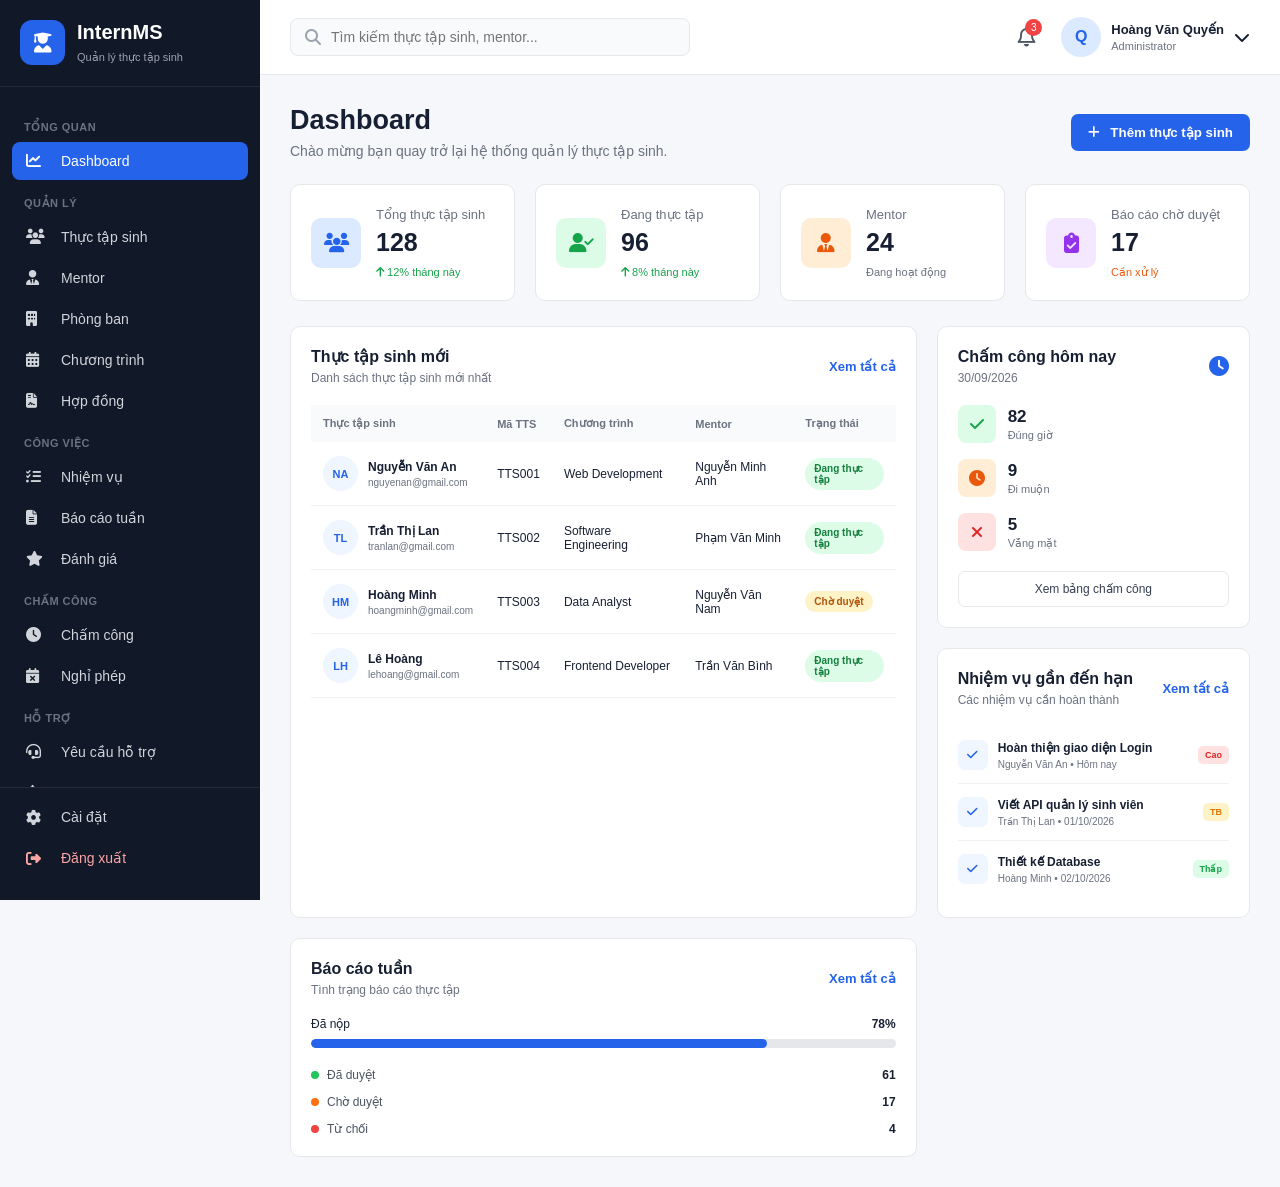
==== index.html @ 1470327f "Nop bai tap" ====
<!DOCTYPE html>
<html lang="vi">
<head>
    <meta charset="UTF-8">
    <meta name="viewport" content="width=device-width, initial-scale=1.0">

    <title>Quản lý thực tập sinh</title>

    <link rel="stylesheet" href="style.css">

    <!-- Font Awesome -->
    <link rel="stylesheet"
          href="https://cdnjs.cloudflare.com/ajax/libs/font-awesome/6.5.2/css/all.min.css">
</head>

<body>

<div class="layout">

    <!-- ================= SIDEBAR ================= -->
    <aside class="sidebar">

        <div class="logo">
            <div class="logo-icon">
                <i class="fa-solid fa-user-graduate"></i>
            </div>

            <div>
                <h2>InternMS</h2>
                <span>Quản lý thực tập sinh</span>
            </div>
        </div>

        <nav class="menu">

            <p class="menu-title">TỔNG QUAN</p>

            <a href="#" class="menu-item active">
                <i class="fa-solid fa-chart-line"></i>
                <span>Dashboard</span>
            </a>

            <p class="menu-title">QUẢN LÝ</p>

            <a href="#" class="menu-item">
                <i class="fa-solid fa-users"></i>
                <span>Thực tập sinh</span>
            </a>

            <a href="#" class="menu-item">
                <i class="fa-solid fa-user-tie"></i>
                <span>Mentor</span>
            </a>

            <a href="#" class="menu-item">
                <i class="fa-solid fa-building"></i>
                <span>Phòng ban</span>
            </a>

            <a href="#" class="menu-item">
                <i class="fa-solid fa-calendar-days"></i>
                <span>Chương trình</span>
            </a>

            <a href="#" class="menu-item">
                <i class="fa-solid fa-file-contract"></i>
                <span>Hợp đồng</span>
            </a>

            <p class="menu-title">CÔNG VIỆC</p>

            <a href="#" class="menu-item">
                <i class="fa-solid fa-list-check"></i>
                <span>Nhiệm vụ</span>
            </a>

            <a href="#" class="menu-item">
                <i class="fa-solid fa-file-lines"></i>
                <span>Báo cáo tuần</span>
            </a>

            <a href="#" class="menu-item">
                <i class="fa-solid fa-star"></i>
                <span>Đánh giá</span>
            </a>

            <p class="menu-title">CHẤM CÔNG</p>

            <a href="#" class="menu-item">
                <i class="fa-solid fa-clock"></i>
                <span>Chấm công</span>
            </a>

            <a href="#" class="menu-item">
                <i class="fa-solid fa-calendar-xmark"></i>
                <span>Nghỉ phép</span>
            </a>

            <p class="menu-title">HỖ TRỢ</p>

            <a href="#" class="menu-item">
                <i class="fa-solid fa-headset"></i>
                <span>Yêu cầu hỗ trợ</span>
            </a>

            <a href="#" class="menu-item">
                <i class="fa-solid fa-bell"></i>
                <span>Thông báo</span>
            </a>

        </nav>

        <div class="sidebar-bottom">

            <a href="#" class="menu-item">
                <i class="fa-solid fa-gear"></i>
                <span>Cài đặt</span>
            </a>

            <a href="#" class="menu-item logout">
                <i class="fa-solid fa-right-from-bracket"></i>
                <span>Đăng xuất</span>
            </a>

        </div>

    </aside>


    <!-- ================= MAIN ================= -->

    <main class="main">

        <!-- HEADER -->

        <header class="header">

            <div class="search-box">

                <i class="fa-solid fa-magnifying-glass"></i>

                <input type="text"
                       placeholder="Tìm kiếm thực tập sinh, mentor...">

            </div>

            <div class="header-right">

                <button class="notification">
                    <i class="fa-regular fa-bell"></i>
                    <span>3</span>
                </button>

                <div class="user">

                    <div class="avatar">
                        Q
                    </div>

                    <div class="user-info">
                        <strong>Hoàng Văn Quyến</strong>
                        <small>Administrator</small>
                    </div>

                    <i class="fa-solid fa-chevron-down"></i>

                </div>

            </div>

        </header>


        <!-- CONTENT -->

        <section class="content">

            <div class="page-title">

                <div>
                    <h1>Dashboard</h1>
                    <p>Chào mừng bạn quay trở lại hệ thống quản lý thực tập sinh.</p>
                </div>

                <button class="primary-btn">
                    <i class="fa-solid fa-plus"></i>
                    Thêm thực tập sinh
                </button>

            </div>


            <!-- ================= STATISTICS ================= -->

            <div class="statistics">

                <div class="stat-card">

                    <div class="stat-icon blue">
                        <i class="fa-solid fa-users"></i>
                    </div>

                    <div>
                        <span>Tổng thực tập sinh</span>
                        <h2>128</h2>
                        <small class="increase">
                            <i class="fa-solid fa-arrow-up"></i>
                            12% tháng này
                        </small>
                    </div>

                </div>


                <div class="stat-card">

                    <div class="stat-icon green">
                        <i class="fa-solid fa-user-check"></i>
                    </div>

                    <div>
                        <span>Đang thực tập</span>
                        <h2>96</h2>
                        <small class="increase">
                            <i class="fa-solid fa-arrow-up"></i>
                            8% tháng này
                        </small>
                    </div>

                </div>


                <div class="stat-card">

                    <div class="stat-icon orange">
                        <i class="fa-solid fa-user-tie"></i>
                    </div>

                    <div>
                        <span>Mentor</span>
                        <h2>24</h2>
                        <small>Đang hoạt động</small>
                    </div>

                </div>


                <div class="stat-card">

                    <div class="stat-icon purple">
                        <i class="fa-solid fa-clipboard-check"></i>
                    </div>

                    <div>
                        <span>Báo cáo chờ duyệt</span>
                        <h2>17</h2>
                        <small class="warning">
                            Cần xử lý
                        </small>
                    </div>

                </div>

            </div>


            <!-- ================= GRID ================= -->

            <div class="dashboard-grid">

                <!-- Intern list -->

                <div class="card large-card">

                    <div class="card-header">

                        <div>
                            <h3>Thực tập sinh mới</h3>
                            <p>Danh sách thực tập sinh mới nhất</p>
                        </div>

                        <a href="#">Xem tất cả</a>

                    </div>


                    <div class="table-container">

                        <table>

                            <thead>

                            <tr>
                                <th>Thực tập sinh</th>
                                <th>Mã TTS</th>
                                <th>Chương trình</th>
                                <th>Mentor</th>
                                <th>Trạng thái</th>
                            </tr>

                            </thead>

                            <tbody>

                            <tr>

                                <td>
                                    <div class="person">
                                        <div class="person-avatar">NA</div>

                                        <div>
                                            <strong>Nguyễn Văn An</strong>
                                            <small>nguyenan@gmail.com</small>
                                        </div>
                                    </div>
                                </td>

                                <td>TTS001</td>

                                <td>Web Development</td>

                                <td>Nguyễn Minh Anh</td>

                                <td>
                                    <span class="badge active">
                                        Đang thực tập
                                    </span>
                                </td>

                            </tr>


                            <tr>

                                <td>
                                    <div class="person">
                                        <div class="person-avatar">TL</div>

                                        <div>
                                            <strong>Trần Thị Lan</strong>
                                            <small>tranlan@gmail.com</small>
                                        </div>
                                    </div>
                                </td>

                                <td>TTS002</td>

                                <td>Software Engineering</td>

                                <td>Phạm Văn Minh</td>

                                <td>
                                    <span class="badge active">
                                        Đang thực tập
                                    </span>
                                </td>

                            </tr>


                            <tr>

                                <td>
                                    <div class="person">
                                        <div class="person-avatar">HM</div>

                                        <div>
                                            <strong>Hoàng Minh</strong>
                                            <small>hoangminh@gmail.com</small>
                                        </div>
                                    </div>
                                </td>

                                <td>TTS003</td>

                                <td>Data Analyst</td>

                                <td>Nguyễn Văn Nam</td>

                                <td>
                                    <span class="badge pending">
                                        Chờ duyệt
                                    </span>
                                </td>

                            </tr>


                            <tr>

                                <td>
                                    <div class="person">
                                        <div class="person-avatar">LH</div>

                                        <div>
                                            <strong>Lê Hoàng</strong>
                                            <small>lehoang@gmail.com</small>
                                        </div>
                                    </div>
                                </td>

                                <td>TTS004</td>

                                <td>Frontend Developer</td>

                                <td>Trần Văn Bình</td>

                                <td>
                                    <span class="badge active">
                                        Đang thực tập
                                    </span>
                                </td>

                            </tr>

                            </tbody>

                        </table>

                    </div>

                </div>


                <!-- Attendance -->

                <div class="card">

                    <div class="card-header">

                        <div>
                            <h3>Chấm công hôm nay</h3>
                            <p>30/09/2026</p>
                        </div>

                        <i class="fa-solid fa-clock card-header-icon"></i>

                    </div>


                    <div class="attendance">

                        <div class="attendance-item">

                            <div class="attendance-icon green">
                                <i class="fa-solid fa-check"></i>
                            </div>

                            <div>
                                <strong>82</strong>
                                <span>Đúng giờ</span>
                            </div>

                        </div>


                        <div class="attendance-item">

                            <div class="attendance-icon orange">
                                <i class="fa-solid fa-clock"></i>
                            </div>

                            <div>
                                <strong>9</strong>
                                <span>Đi muộn</span>
                            </div>

                        </div>


                        <div class="attendance-item">

                            <div class="attendance-icon red">
                                <i class="fa-solid fa-xmark"></i>
                            </div>

                            <div>
                                <strong>5</strong>
                                <span>Vắng mặt</span>
                            </div>

                        </div>

                    </div>

                    <button class="outline-btn">
                        Xem bảng chấm công
                    </button>

                </div>


                <!-- Tasks -->

                <div class="card">

                    <div class="card-header">

                        <div>
                            <h3>Nhiệm vụ gần đến hạn</h3>
                            <p>Các nhiệm vụ cần hoàn thành</p>
                        </div>

                        <a href="#">Xem tất cả</a>

                    </div>


                    <div class="task-list">

                        <div class="task">

                            <div class="task-check">
                                <i class="fa-solid fa-check"></i>
                            </div>

                            <div class="task-content">

                                <strong>Hoàn thiện giao diện Login</strong>

                                <span>
                                    Nguyễn Văn An • Hôm nay
                                </span>

                            </div>

                            <span class="priority high">
                                Cao
                            </span>

                        </div>


                        <div class="task">

                            <div class="task-check">
                                <i class="fa-solid fa-check"></i>
                            </div>

                            <div class="task-content">

                                <strong>Viết API quản lý sinh viên</strong>

                                <span>
                                    Trần Thị Lan • 01/10/2026
                                </span>

                            </div>

                            <span class="priority medium">
                                TB
                            </span>

                        </div>


                        <div class="task">

                            <div class="task-check">
                                <i class="fa-solid fa-check"></i>
                            </div>

                            <div class="task-content">

                                <strong>Thiết kế Database</strong>

                                <span>
                                    Hoàng Minh • 02/10/2026
                                </span>

                            </div>

                            <span class="priority low">
                                Thấp
                            </span>

                        </div>

                    </div>

                </div>


                <!-- Reports -->

                <div class="card">

                    <div class="card-header">

                        <div>
                            <h3>Báo cáo tuần</h3>
                            <p>Tình trạng báo cáo thực tập</p>
                        </div>

                        <a href="#">Xem tất cả</a>

                    </div>


                    <div class="progress-box">

                        <div class="progress-info">

                            <span>Đã nộp</span>
                            <strong>78%</strong>

                        </div>

                        <div class="progress">
                            <div style="width:78%"></div>
                        </div>

                    </div>


                    <div class="report-status">

                        <div>
                            <span class="dot green-dot"></span>
                            Đã duyệt
                            <strong>61</strong>
                        </div>

                        <div>
                            <span class="dot orange-dot"></span>
                            Chờ duyệt
                            <strong>17</strong>
                        </div>

                        <div>
                            <span class="dot red-dot"></span>
                            Từ chối
                            <strong>4</strong>
                        </div>

                    </div>

                </div>

            </div>

        </section>

    </main>

</div>

</body>
</html>
---- style.css ----
* {
    margin: 0;
    padding: 0;
    box-sizing: border-box;
}

:root {
    --primary: #2563eb;
    --primary-dark: #1d4ed8;

    --bg: #f5f7fb;
    --white: #ffffff;

    --text: #172033;
    --muted: #6b7280;

    --border: #e5e7eb;

    --sidebar: #111827;
}

body {
    font-family: Arial, Helvetica, sans-serif;
    background: var(--bg);
    color: var(--text);
}


/* =========================
   LAYOUT
========================= */

.layout {
    display: flex;
    min-height: 100vh;
}


/* =========================
   SIDEBAR
========================= */

.sidebar {
    width: 260px;
    background: var(--sidebar);
    color: white;

    position: fixed;
    left: 0;
    top: 0;
    bottom: 0;

    display: flex;
    flex-direction: column;
}


.logo {
    height: 90px;

    display: flex;
    align-items: center;

    padding: 20px;

    border-bottom: 1px solid rgba(255,255,255,0.08);
}


.logo-icon {
    width: 45px;
    height: 45px;

    border-radius: 12px;

    background: var(--primary);

    display: flex;
    align-items: center;
    justify-content: center;

    margin-right: 12px;

    font-size: 20px;
}


.logo h2 {
    font-size: 20px;
    margin-bottom: 3px;
}


.logo span {
    font-size: 11px;
    color: #9ca3af;
}


.menu {
    padding: 20px 12px;

    overflow-y: auto;
}


.menu-title {
    color: #6b7280;

    font-size: 11px;
    font-weight: bold;

    padding: 14px 12px 8px;

    letter-spacing: 0.5px;
}


.menu-item {
    text-decoration: none;
    color: #d1d5db;

    display: flex;
    align-items: center;

    padding: 11px 14px;

    border-radius: 8px;

    margin-bottom: 3px;

    font-size: 14px;

    transition: 0.2s;
}


.menu-item i {
    width: 25px;
    margin-right: 10px;

    font-size: 15px;
}


.menu-item:hover {
    background: #1f2937;
    color: white;
}


.menu-item.active {
    background: var(--primary);
    color: white;
}


.sidebar-bottom {
    margin-top: auto;

    padding: 10px 12px 20px;

    border-top: 1px solid rgba(255,255,255,0.08);
}


.logout {
    color: #fca5a5;
}


/* =========================
   MAIN
========================= */

.main {
    margin-left: 260px;

    width: calc(100% - 260px);

    min-height: 100vh;
}


/* =========================
   HEADER
========================= */

.header {
    height: 75px;

    background: white;

    border-bottom: 1px solid var(--border);

    display: flex;
    align-items: center;
    justify-content: space-between;

    padding: 0 30px;
}


.search-box {
    width: 400px;

    background: #f8fafc;

    border: 1px solid var(--border);

    border-radius: 8px;

    padding: 10px 14px;

    display: flex;
    align-items: center;
}


.search-box i {
    color: #9ca3af;

    margin-right: 10px;
}


.search-box input {
    border: none;
    outline: none;

    background: transparent;

    width: 100%;

    font-size: 14px;
}


.header-right {
    display: flex;
    align-items: center;
    gap: 25px;
}


.notification {
    position: relative;

    background: none;
    border: none;

    font-size: 20px;

    color: #4b5563;

    cursor: pointer;
}


.notification span {
    position: absolute;

    right: -6px;
    top: -7px;

    width: 17px;
    height: 17px;

    border-radius: 50%;

    background: #ef4444;

    color: white;

    font-size: 10px;

    display: flex;
    align-items: center;
    justify-content: center;
}


.user {
    display: flex;
    align-items: center;

    gap: 10px;
}


.avatar {
    width: 40px;
    height: 40px;

    background: #dbeafe;

    color: var(--primary);

    border-radius: 50%;

    display: flex;
    align-items: center;
    justify-content: center;

    font-weight: bold;
}


.user-info {
    display: flex;
    flex-direction: column;

    gap: 3px;
}


.user-info strong {
    font-size: 13px;
}


.user-info small {
    font-size: 11px;

    color: var(--muted);
}


/* =========================
   CONTENT
========================= */

.content {
    padding: 30px;
}


.page-title {
    display: flex;
    justify-content: space-between;
    align-items: center;

    margin-bottom: 25px;
}


.page-title h1 {
    font-size: 27px;

    margin-bottom: 7px;
}


.page-title p {
    color: var(--muted);

    font-size: 14px;
}


.primary-btn {
    background: var(--primary);

    border: none;

    color: white;

    padding: 11px 17px;

    border-radius: 7px;

    font-weight: 600;

    cursor: pointer;
}


.primary-btn:hover {
    background: var(--primary-dark);
}


.primary-btn i {
    margin-right: 7px;
}


/* =========================
   STATISTICS
========================= */

.statistics {
    display: grid;

    grid-template-columns: repeat(4, 1fr);

    gap: 20px;

    margin-bottom: 25px;
}


.stat-card {
    background: white;

    border: 1px solid var(--border);

    border-radius: 10px;

    padding: 20px;

    display: flex;
    align-items: center;

    gap: 15px;
}


.stat-icon {
    width: 50px;
    height: 50px;

    border-radius: 10px;

    display: flex;
    align-items: center;
    justify-content: center;

    font-size: 20px;
}


.stat-icon.blue {
    background: #dbeafe;
    color: #2563eb;
}


.stat-icon.green {
    background: #dcfce7;
    color: #16a34a;
}


.stat-icon.orange {
    background: #ffedd5;
    color: #ea580c;
}


.stat-icon.purple {
    background: #f3e8ff;
    color: #9333ea;
}


.stat-card span {
    color: var(--muted);

    font-size: 13px;
}


.stat-card h2 {
    margin: 5px 0;

    font-size: 25px;
}


.stat-card small {
    color: var(--muted);

    font-size: 11px;
}


.increase {
    color: #16a34a !important;
}


.warning {
    color: #ea580c !important;
}


/* =========================
   DASHBOARD GRID
========================= */

.dashboard-grid {
    display: grid;

    grid-template-columns: 2fr 1fr;

    gap: 20px;
}


.card {
    background: white;

    border: 1px solid var(--border);

    border-radius: 10px;

    padding: 20px;
}


.large-card {
    grid-row: span 2;
}


.card-header {
    display: flex;
    align-items: center;
    justify-content: space-between;

    margin-bottom: 20px;
}


.card-header h3 {
    font-size: 16px;

    margin-bottom: 5px;
}


.card-header p {
    color: var(--muted);

    font-size: 12px;
}


.card-header a {
    color: var(--primary);

    font-size: 13px;

    text-decoration: none;

    font-weight: 600;
}


.card-header-icon {
    color: var(--primary);

    font-size: 20px;
}


/* =========================
   TABLE
========================= */

.table-container {
    overflow-x: auto;
}


table {
    width: 100%;

    border-collapse: collapse;
}


thead {
    background: #f8fafc;
}


th {
    color: #6b7280;

    font-size: 11px;

    font-weight: 600;

    text-align: left;

    padding: 12px;
}


td {
    padding: 14px 12px;

    border-bottom: 1px solid #f0f0f0;

    font-size: 12px;
}


.person {
    display: flex;

    align-items: center;

    gap: 10px;
}


.person-avatar {
    width: 35px;
    height: 35px;

    border-radius: 50%;

    background: #eff6ff;

    color: var(--primary);

    display: flex;
    align-items: center;
    justify-content: center;

    font-size: 11px;

    font-weight: bold;
}


.person div:last-child {
    display: flex;
    flex-direction: column;

    gap: 3px;
}


.person small {
    color: var(--muted);

    font-size: 10px;
}


/* =========================
   BADGE
========================= */

.badge {
    display: inline-block;

    padding: 5px 9px;

    border-radius: 20px;

    font-size: 10px;

    font-weight: 600;
}


.badge.active {
    background: #dcfce7;

    color: #15803d;
}


.badge.pending {
    background: #fef3c7;

    color: #b45309;
}


/* =========================
   ATTENDANCE
========================= */

.attendance {
    display: flex;

    flex-direction: column;

    gap: 16px;
}


.attendance-item {
    display: flex;

    align-items: center;

    gap: 12px;
}


.attendance-icon {
    width: 38px;
    height: 38px;

    border-radius: 8px;

    display: flex;
    align-items: center;
    justify-content: center;
}


.attendance-icon.green {
    background: #dcfce7;
    color: #16a34a;
}


.attendance-icon.orange {
    background: #ffedd5;
    color: #ea580c;
}


.attendance-icon.red {
    background: #fee2e2;
    color: #dc2626;
}


.attendance-item div:last-child {
    display: flex;
    flex-direction: column;

    gap: 2px;
}


.attendance-item strong {
    font-size: 17px;
}


.attendance-item span {
    color: var(--muted);

    font-size: 11px;
}


.outline-btn {
    width: 100%;

    margin-top: 20px;

    padding: 10px;

    border: 1px solid var(--border);

    background: white;

    border-radius: 7px;

    cursor: pointer;

    color: #374151;

    font-size: 12px;
}


.outline-btn:hover {
    border-color: var(--primary);

    color: var(--primary);
}


/* =========================
   TASK
========================= */

.task-list {
    display: flex;

    flex-direction: column;
}


.task {
    display: flex;

    align-items: center;

    gap: 10px;

    padding: 13px 0;

    border-bottom: 1px solid #f1f1f1;
}


.task:last-child {
    border-bottom: none;
}


.task-check {
    width: 30px;
    height: 30px;

    background: #eff6ff;

    color: var(--primary);

    border-radius: 7px;

    display: flex;
    align-items: center;
    justify-content: center;

    font-size: 12px;
}


.task-content {
    flex: 1;

    display: flex;
    flex-direction: column;

    gap: 4px;
}


.task-content strong {
    font-size: 12px;
}


.task-content span {
    color: var(--muted);

    font-size: 10px;
}


.priority {
    font-size: 9px;

    padding: 4px 7px;

    border-radius: 5px;

    font-weight: bold;
}


.priority.high {
    background: #fee2e2;
    color: #dc2626;
}


.priority.medium {
    background: #fef3c7;
    color: #d97706;
}


.priority.low {
    background: #dcfce7;
    color: #16a34a;
}


/* =========================
   REPORT
========================= */

.progress-box {
    margin: 20px 0;
}


.progress-info {
    display: flex;

    justify-content: space-between;

    margin-bottom: 8px;

    font-size: 12px;
}


.progress {
    width: 100%;

    height: 9px;

    background: #e5e7eb;

    border-radius: 10px;

    overflow: hidden;
}


.progress div {
    height: 100%;

    background: var(--primary);

    border-radius: 10px;
}


.report-status {
    display: flex;

    flex-direction: column;

    gap: 13px;
}


.report-status div {
    display: flex;

    align-items: center;

    font-size: 12px;

    color: #4b5563;
}


.report-status strong {
    margin-left: auto;

    color: var(--text);
}


.dot {
    width: 8px;
    height: 8px;

    border-radius: 50%;

    margin-right: 8px;
}


.green-dot {
    background: #22c55e;
}


.orange-dot {
    background: #f97316;
}


.red-dot {
    background: #ef4444;
}


/* =========================
   RESPONSIVE
========================= */

@media (max-width: 1200px) {

    .statistics {
        grid-template-columns: repeat(2, 1fr);
    }

}


@media (max-width: 900px) {

    .sidebar {
        width: 70px;
    }

    .logo {
        justify-content: center;

        padding: 10px;
    }

    .logo > div:last-child,
    .menu-title,
    .menu-item span {
        display: none;
    }

    .logo-icon {
        margin: 0;
    }

    .menu-item {
        justify-content: center;
    }

    .menu-item i {
        margin: 0;
    }

    .main {
        margin-left: 70px;

        width: calc(100% - 70px);
    }

    .dashboard-grid {
        grid-template-columns: 1fr;
    }

    .large-card {
        grid-row: auto;
    }

}


@media (max-width: 600px) {

    .header {
        padding: 0 15px;
    }

    .search-box {
        width: 200px;
    }

    .user-info {
        display: none;
    }

    .content {
        padding: 20px 15px;
    }

    .statistics {
        grid-template-columns: 1fr;
    }

    .page-title {
        align-items: flex-start;

        gap: 15px;

        flex-direction: column;
    }

}
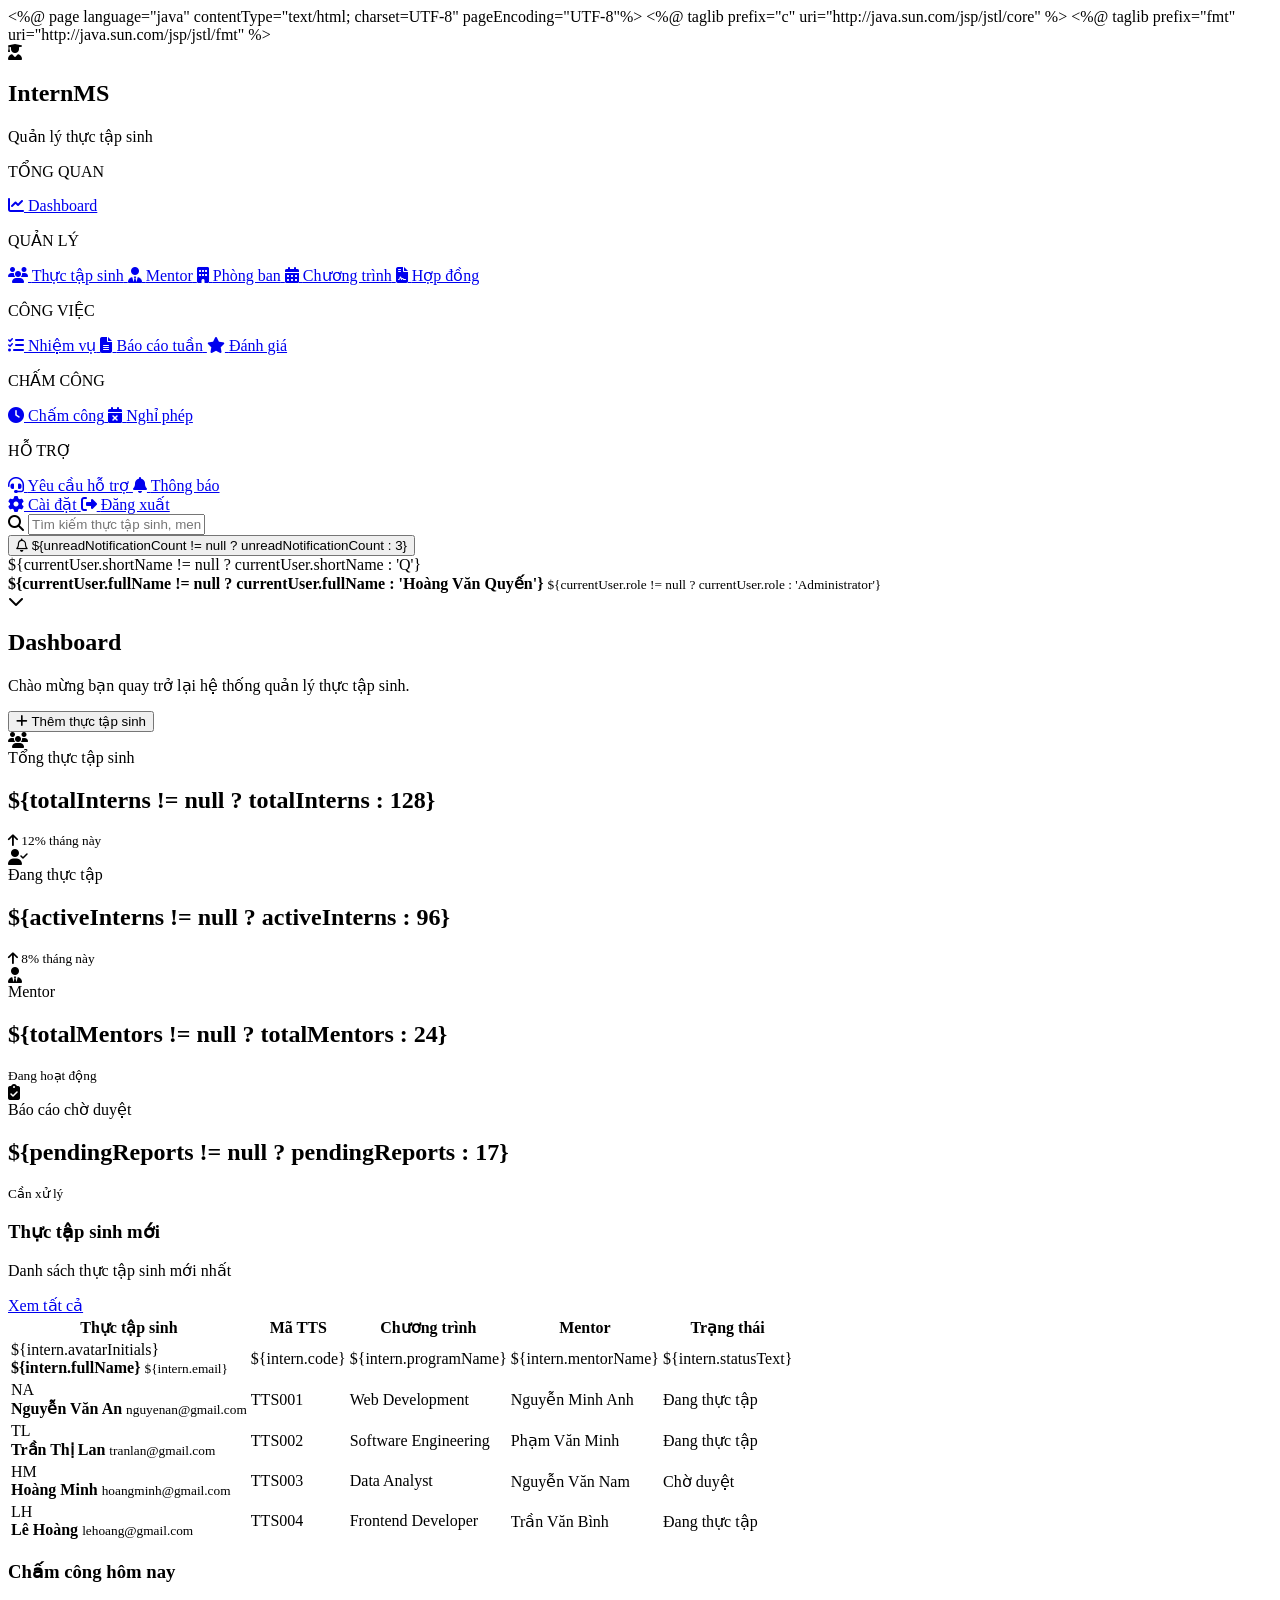
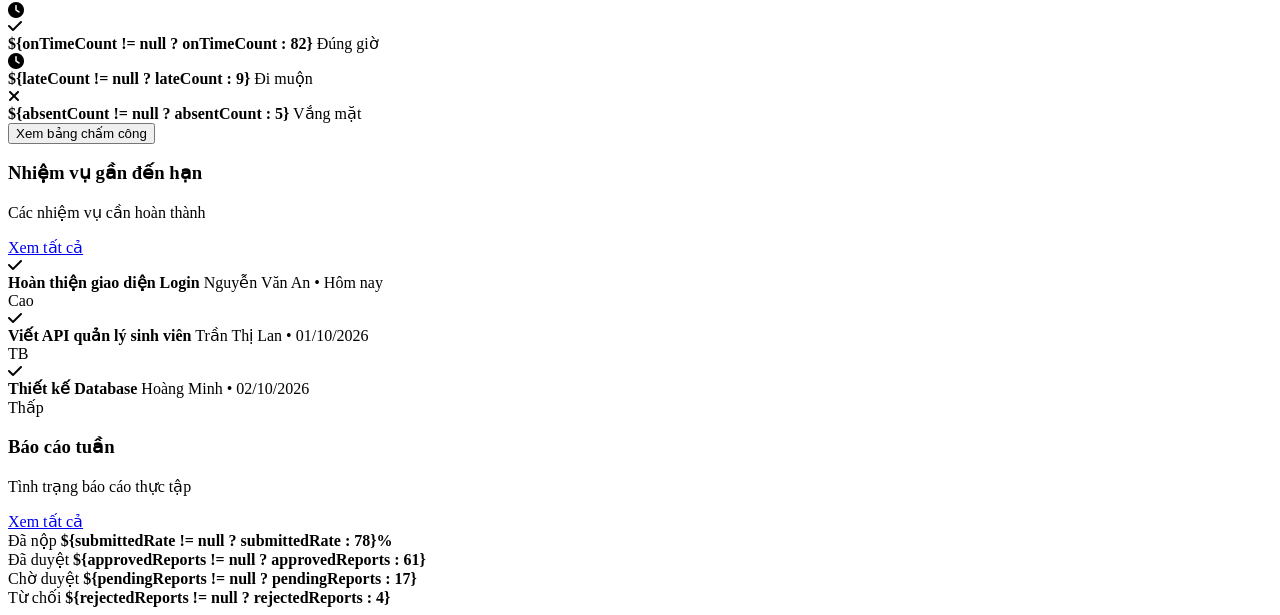
==== commit e00f1fed: "Quyen - Sau khi review" ====
--- a/index.html
+++ b/index.html
@@ -1,16 +1,18 @@
+<%@ page language="java" contentType="text/html; charset=UTF-8" pageEncoding="UTF-8"%>
+<%@ taglib prefix="c" uri="http://java.sun.com/jsp/jstl/core" %>
+<%@ taglib prefix="fmt" uri="http://java.sun.com/jsp/jstl/fmt" %>
+
 <!DOCTYPE html>
 <html lang="vi">
 <head>
     <meta charset="UTF-8">
     <meta name="viewport" content="width=device-width, initial-scale=1.0">
-
-    <title>Quản lý thực tập sinh</title>
-
-    <link rel="stylesheet" href="style.css">
+    <title>Quản lý thực tập sinh - InternMS</title>
+
+    <link rel="stylesheet" href="${pageContext.request.contextPath}/css/style.css">
 
     <!-- Font Awesome -->
-    <link rel="stylesheet"
-          href="https://cdnjs.cloudflare.com/ajax/libs/font-awesome/6.5.2/css/all.min.css">
+    <link rel="stylesheet" href="https://cdnjs.cloudflare.com/ajax/libs/font-awesome/6.5.2/css/all.min.css">
 </head>
 
 <body>
@@ -24,7 +26,6 @@
             <div class="logo-icon">
                 <i class="fa-solid fa-user-graduate"></i>
             </div>
-
             <div>
                 <h2>InternMS</h2>
                 <span>Quản lý thực tập sinh</span>
@@ -32,138 +33,126 @@
         </div>
 
         <nav class="menu">
-
             <p class="menu-title">TỔNG QUAN</p>
 
-            <a href="#" class="menu-item active">
+            <a href="${pageContext.request.contextPath}/dashboard" class="menu-item ${activePage == 'dashboard' ? 'active' : ''}">
                 <i class="fa-solid fa-chart-line"></i>
                 <span>Dashboard</span>
             </a>
 
             <p class="menu-title">QUẢN LÝ</p>
 
-            <a href="#" class="menu-item">
+            <a href="${pageContext.request.contextPath}/interns" class="menu-item ${activePage == 'interns' ? 'active' : ''}">
                 <i class="fa-solid fa-users"></i>
                 <span>Thực tập sinh</span>
             </a>
 
-            <a href="#" class="menu-item">
+            <a href="${pageContext.request.contextPath}/mentors" class="menu-item">
                 <i class="fa-solid fa-user-tie"></i>
                 <span>Mentor</span>
             </a>
 
-            <a href="#" class="menu-item">
+            <a href="${pageContext.request.contextPath}/departments" class="menu-item">
                 <i class="fa-solid fa-building"></i>
                 <span>Phòng ban</span>
             </a>
 
-            <a href="#" class="menu-item">
+            <a href="${pageContext.request.contextPath}/programs" class="menu-item">
                 <i class="fa-solid fa-calendar-days"></i>
                 <span>Chương trình</span>
             </a>
 
-            <a href="#" class="menu-item">
+            <a href="${pageContext.request.contextPath}/contracts" class="menu-item">
                 <i class="fa-solid fa-file-contract"></i>
                 <span>Hợp đồng</span>
             </a>
 
             <p class="menu-title">CÔNG VIỆC</p>
 
-            <a href="#" class="menu-item">
+            <a href="${pageContext.request.contextPath}/tasks" class="menu-item">
                 <i class="fa-solid fa-list-check"></i>
                 <span>Nhiệm vụ</span>
             </a>
 
-            <a href="#" class="menu-item">
+            <a href="${pageContext.request.contextPath}/weekly-reports" class="menu-item">
                 <i class="fa-solid fa-file-lines"></i>
                 <span>Báo cáo tuần</span>
             </a>
 
-            <a href="#" class="menu-item">
+            <a href="${pageContext.request.contextPath}/evaluations" class="menu-item">
                 <i class="fa-solid fa-star"></i>
                 <span>Đánh giá</span>
             </a>
 
             <p class="menu-title">CHẤM CÔNG</p>
 
-            <a href="#" class="menu-item">
+            <a href="${pageContext.request.contextPath}/attendance" class="menu-item">
                 <i class="fa-solid fa-clock"></i>
                 <span>Chấm công</span>
             </a>
 
-            <a href="#" class="menu-item">
+            <a href="${pageContext.request.contextPath}/leave-requests" class="menu-item">
                 <i class="fa-solid fa-calendar-xmark"></i>
                 <span>Nghỉ phép</span>
             </a>
 
             <p class="menu-title">HỖ TRỢ</p>
 
-            <a href="#" class="menu-item">
+            <a href="${pageContext.request.contextPath}/support" class="menu-item">
                 <i class="fa-solid fa-headset"></i>
                 <span>Yêu cầu hỗ trợ</span>
             </a>
 
-            <a href="#" class="menu-item">
+            <a href="${pageContext.request.contextPath}/notifications" class="menu-item">
                 <i class="fa-solid fa-bell"></i>
                 <span>Thông báo</span>
             </a>
-
         </nav>
 
         <div class="sidebar-bottom">
-
-            <a href="#" class="menu-item">
+            <a href="${pageContext.request.contextPath}/settings" class="menu-item">
                 <i class="fa-solid fa-gear"></i>
                 <span>Cài đặt</span>
             </a>
 
-            <a href="#" class="menu-item logout">
+            <a href="${pageContext.request.contextPath}/logout" class="menu-item logout">
                 <i class="fa-solid fa-right-from-bracket"></i>
                 <span>Đăng xuất</span>
             </a>
-
         </div>
 
     </aside>
 
 
     <!-- ================= MAIN ================= -->
-
     <main class="main">
 
         <!-- HEADER -->
-
         <header class="header">
 
             <div class="search-box">
-
                 <i class="fa-solid fa-magnifying-glass"></i>
-
-                <input type="text"
-                       placeholder="Tìm kiếm thực tập sinh, mentor...">
-
+                <input type="text" placeholder="Tìm kiếm thực tập sinh, mentor...">
             </div>
 
             <div class="header-right">
 
                 <button class="notification">
                     <i class="fa-regular fa-bell"></i>
-                    <span>3</span>
+                    <span>${unreadNotificationCount != null ? unreadNotificationCount : 3}</span>
                 </button>
 
                 <div class="user">
-
                     <div class="avatar">
-                        Q
+                        ${currentUser.shortName != null ? currentUser.shortName : 'Q'}
                     </div>
 
                     <div class="user-info">
-                        <strong>Hoàng Văn Quyến</strong>
-                        <small>Administrator</small>
+                        <strong>${currentUser.fullName != null ? currentUser.fullName : 'Hoàng Văn Quyến'}</strong>
+                        <small>${currentUser.role != null ? currentUser.role : 'Administrator'}</small>
                     </div>
 
                     <i class="fa-solid fa-chevron-down"></i>
-
                 </div>
 
             </div>
@@ -172,318 +161,246 @@
 
 
         <!-- CONTENT -->
-
         <section class="content">
 
             <div class="page-title">
-
                 <div>
                     <h1>Dashboard</h1>
                     <p>Chào mừng bạn quay trở lại hệ thống quản lý thực tập sinh.</p>
                 </div>
 
-                <button class="primary-btn">
+                <button class="primary-btn" onclick="location.href='${pageContext.request.contextPath}/interns/add'">
                     <i class="fa-solid fa-plus"></i>
                     Thêm thực tập sinh
                 </button>
-
             </div>
 
 
             <!-- ================= STATISTICS ================= -->
-
             <div class="statistics">
 
                 <div class="stat-card">
-
                     <div class="stat-icon blue">
                         <i class="fa-solid fa-users"></i>
                     </div>
-
                     <div>
                         <span>Tổng thực tập sinh</span>
-                        <h2>128</h2>
+                        <h2>${totalInterns != null ? totalInterns : 128}</h2>
                         <small class="increase">
                             <i class="fa-solid fa-arrow-up"></i>
                             12% tháng này
                         </small>
                     </div>
-
-                </div>
-
+                </div>
 
                 <div class="stat-card">
-
                     <div class="stat-icon green">
                         <i class="fa-solid fa-user-check"></i>
                     </div>
-
                     <div>
                         <span>Đang thực tập</span>
-                        <h2>96</h2>
+                        <h2>${activeInterns != null ? activeInterns : 96}</h2>
                         <small class="increase">
                             <i class="fa-solid fa-arrow-up"></i>
                             8% tháng này
                         </small>
                     </div>
-
-                </div>
-
+                </div>
 
                 <div class="stat-card">
-
                     <div class="stat-icon orange">
                         <i class="fa-solid fa-user-tie"></i>
                     </div>
-
                     <div>
                         <span>Mentor</span>
-                        <h2>24</h2>
+                        <h2>${totalMentors != null ? totalMentors : 24}</h2>
                         <small>Đang hoạt động</small>
                     </div>
-
-                </div>
-
+                </div>
 
                 <div class="stat-card">
-
                     <div class="stat-icon purple">
                         <i class="fa-solid fa-clipboard-check"></i>
                     </div>
-
                     <div>
                         <span>Báo cáo chờ duyệt</span>
-                        <h2>17</h2>
+                        <h2>${pendingReports != null ? pendingReports : 17}</h2>
                         <small class="warning">
                             Cần xử lý
                         </small>
                     </div>
-
                 </div>
 
             </div>
 
 
             <!-- ================= GRID ================= -->
-
             <div class="dashboard-grid">
 
                 <!-- Intern list -->
-
                 <div class="card large-card">
 
                     <div class="card-header">
-
                         <div>
                             <h3>Thực tập sinh mới</h3>
                             <p>Danh sách thực tập sinh mới nhất</p>
                         </div>
-
-                        <a href="#">Xem tất cả</a>
-
-                    </div>
-
+                        <a href="${pageContext.request.contextPath}/interns">Xem tất cả</a>
+                    </div>
 
                     <div class="table-container">
-
                         <table>
-
                             <thead>
-
-                            <tr>
-                                <th>Thực tập sinh</th>
-                                <th>Mã TTS</th>
-                                <th>Chương trình</th>
-                                <th>Mentor</th>
-                                <th>Trạng thái</th>
-                            </tr>
-
+                                <tr>
+                                    <th>Thực tập sinh</th>
+                                    <th>Mã TTS</th>
+                                    <th>Chương trình</th>
+                                    <th>Mentor</th>
+                                    <th>Trạng thái</th>
+                                </tr>
                             </thead>
-
                             <tbody>
-
-                            <tr>
-
-                                <td>
-                                    <div class="person">
-                                        <div class="person-avatar">NA</div>
-
-                                        <div>
-                                            <strong>Nguyễn Văn An</strong>
-                                            <small>nguyenan@gmail.com</small>
-                                        </div>
-                                    </div>
-                                </td>
-
-                                <td>TTS001</td>
-
-                                <td>Web Development</td>
-
-                                <td>Nguyễn Minh Anh</td>
-
-                                <td>
-                                    <span class="badge active">
-                                        Đang thực tập
-                                    </span>
-                                </td>
-
-                            </tr>
-
-
-                            <tr>
-
-                                <td>
-                                    <div class="person">
-                                        <div class="person-avatar">TL</div>
-
-                                        <div>
-                                            <strong>Trần Thị Lan</strong>
-                                            <small>tranlan@gmail.com</small>
-                                        </div>
-                                    </div>
-                                </td>
-
-                                <td>TTS002</td>
-
-                                <td>Software Engineering</td>
-
-                                <td>Phạm Văn Minh</td>
-
-                                <td>
-                                    <span class="badge active">
-                                        Đang thực tập
-                                    </span>
-                                </td>
-
-                            </tr>
-
-
-                            <tr>
-
-                                <td>
-                                    <div class="person">
-                                        <div class="person-avatar">HM</div>
-
-                                        <div>
-                                            <strong>Hoàng Minh</strong>
-                                            <small>hoangminh@gmail.com</small>
-                                        </div>
-                                    </div>
-                                </td>
-
-                                <td>TTS003</td>
-
-                                <td>Data Analyst</td>
-
-                                <td>Nguyễn Văn Nam</td>
-
-                                <td>
-                                    <span class="badge pending">
-                                        Chờ duyệt
-                                    </span>
-                                </td>
-
-                            </tr>
-
-
-                            <tr>
-
-                                <td>
-                                    <div class="person">
-                                        <div class="person-avatar">LH</div>
-
-                                        <div>
-                                            <strong>Lê Hoàng</strong>
-                                            <small>lehoang@gmail.com</small>
-                                        </div>
-                                    </div>
-                                </td>
-
-                                <td>TTS004</td>
-
-                                <td>Frontend Developer</td>
-
-                                <td>Trần Văn Bình</td>
-
-                                <td>
-                                    <span class="badge active">
-                                        Đang thực tập
-                                    </span>
-                                </td>
-
-                            </tr>
-
+                                <c:choose>
+                                    <c:when test="${not empty recentInterns}">
+                                        <c:forEach var="intern" items="${recentInterns}">
+                                            <tr>
+                                                <td>
+                                                    <div class="person">
+                                                        <div class="person-avatar">${intern.avatarInitials}</div>
+                                                        <div>
+                                                            <strong>${intern.fullName}</strong>
+                                                            <small>${intern.email}</small>
+                                                        </div>
+                                                    </div>
+                                                </td>
+                                                <td>${intern.code}</td>
+                                                <td>${intern.programName}</td>
+                                                <td>${intern.mentorName}</td>
+                                                <td>
+                                                    <span class="badge ${intern.statusClass}">
+                                                        ${intern.statusText}
+                                                    </span>
+                                                </td>
+                                            </tr>
+                                        </c:forEach>
+                                    </c:when>
+                                    <c:otherwise>
+                                        <!-- Tải dữ liệu tĩnh mặc định nếu chưa truyền Model từ Servlet -->
+                                        <tr>
+                                            <td>
+                                                <div class="person">
+                                                    <div class="person-avatar">NA</div>
+                                                    <div>
+                                                        <strong>Nguyễn Văn An</strong>
+                                                        <small>nguyenan@gmail.com</small>
+                                                    </div>
+                                                </div>
+                                            </td>
+                                            <td>TTS001</td>
+                                            <td>Web Development</td>
+                                            <td>Nguyễn Minh Anh</td>
+                                            <td><span class="badge active">Đang thực tập</span></td>
+                                        </tr>
+                                        <tr>
+                                            <td>
+                                                <div class="person">
+                                                    <div class="person-avatar">TL</div>
+                                                    <div>
+                                                        <strong>Trần Thị Lan</strong>
+                                                        <small>tranlan@gmail.com</small>
+                                                    </div>
+                                                </div>
+                                            </td>
+                                            <td>TTS002</td>
+                                            <td>Software Engineering</td>
+                                            <td>Phạm Văn Minh</td>
+                                            <td><span class="badge active">Đang thực tập</span></td>
+                                        </tr>
+                                        <tr>
+                                            <td>
+                                                <div class="person">
+                                                    <div class="person-avatar">HM</div>
+                                                    <div>
+                                                        <strong>Hoàng Minh</strong>
+                                                        <small>hoangminh@gmail.com</small>
+                                                    </div>
+                                                </div>
+                                            </td>
+                                            <td>TTS003</td>
+                                            <td>Data Analyst</td>
+                                            <td>Nguyễn Văn Nam</td>
+                                            <td><span class="badge pending">Chờ duyệt</span></td>
+                                        </tr>
+                                        <tr>
+                                            <td>
+                                                <div class="person">
+                                                    <div class="person-avatar">LH</div>
+                                                    <div>
+                                                        <strong>Lê Hoàng</strong>
+                                                        <small>lehoang@gmail.com</small>
+                                                    </div>
+                                                </div>
+                                            </td>
+                                            <td>TTS004</td>
+                                            <td>Frontend Developer</td>
+                                            <td>Trần Văn Bình</td>
+                                            <td><span class="badge active">Đang thực tập</span></td>
+                                        </tr>
+                                    </c:otherwise>
+                                </c:choose>
                             </tbody>
-
                         </table>
-
                     </div>
 
                 </div>
 
 
                 <!-- Attendance -->
-
                 <div class="card">
 
                     <div class="card-header">
-
                         <div>
                             <h3>Chấm công hôm nay</h3>
-                            <p>30/09/2026</p>
-                        </div>
-
+                            <p><fmt:formatDate value="<%= new java.util.Date() %>" pattern="dd/MM/yyyy" /></p>
+                        </div>
                         <i class="fa-solid fa-clock card-header-icon"></i>
-
-                    </div>
-
+                    </div>
 
                     <div class="attendance">
 
                         <div class="attendance-item">
-
                             <div class="attendance-icon green">
                                 <i class="fa-solid fa-check"></i>
                             </div>
-
                             <div>
-                                <strong>82</strong>
+                                <strong>${onTimeCount != null ? onTimeCount : 82}</strong>
                                 <span>Đúng giờ</span>
                             </div>
-
-                        </div>
-
+                        </div>
 
                         <div class="attendance-item">
-
                             <div class="attendance-icon orange">
                                 <i class="fa-solid fa-clock"></i>
                             </div>
-
                             <div>
-                                <strong>9</strong>
+                                <strong>${lateCount != null ? lateCount : 9}</strong>
                                 <span>Đi muộn</span>
                             </div>
-
-                        </div>
-
+                        </div>
 
                         <div class="attendance-item">
-
                             <div class="attendance-icon red">
                                 <i class="fa-solid fa-xmark"></i>
                             </div>
-
                             <div>
-                                <strong>5</strong>
+                                <strong>${absentCount != null ? absentCount : 5}</strong>
                                 <span>Vắng mặt</span>
                             </div>
-
-                        </div>
-
-                    </div>
-
-                    <button class="outline-btn">
+                        </div>
+
+                    </div>
+
+                    <button class="outline-btn" onclick="location.href='${pageContext.request.contextPath}/attendance'">
                         Xem bảng chấm công
                     </button>
 
@@ -491,89 +408,49 @@
 
 
                 <!-- Tasks -->
-
                 <div class="card">
 
                     <div class="card-header">
-
                         <div>
                             <h3>Nhiệm vụ gần đến hạn</h3>
                             <p>Các nhiệm vụ cần hoàn thành</p>
                         </div>
-
-                        <a href="#">Xem tất cả</a>
-
-                    </div>
-
+                        <a href="${pageContext.request.contextPath}/tasks">Xem tất cả</a>
+                    </div>
 
                     <div class="task-list">
 
                         <div class="task">
-
                             <div class="task-check">
                                 <i class="fa-solid fa-check"></i>
                             </div>
-
                             <div class="task-content">
-
                                 <strong>Hoàn thiện giao diện Login</strong>
-
-                                <span>
-                                    Nguyễn Văn An • Hôm nay
-                                </span>
-
-                            </div>
-
-                            <span class="priority high">
-                                Cao
-                            </span>
-
-                        </div>
-
+                                <span>Nguyễn Văn An • Hôm nay</span>
+                            </div>
+                            <span class="priority high">Cao</span>
+                        </div>
 
                         <div class="task">
-
                             <div class="task-check">
                                 <i class="fa-solid fa-check"></i>
                             </div>
-
                             <div class="task-content">
-
                                 <strong>Viết API quản lý sinh viên</strong>
-
-                                <span>
-                                    Trần Thị Lan • 01/10/2026
-                                </span>
-
-                            </div>
-
-                            <span class="priority medium">
-                                TB
-                            </span>
-
-                        </div>
-
+                                <span>Trần Thị Lan • 01/10/2026</span>
+                            </div>
+                            <span class="priority medium">TB</span>
+                        </div>
 
                         <div class="task">
-
                             <div class="task-check">
                                 <i class="fa-solid fa-check"></i>
                             </div>
-
                             <div class="task-content">
-
                                 <strong>Thiết kế Database</strong>
-
-                                <span>
-                                    Hoàng Minh • 02/10/2026
-                                </span>
-
-                            </div>
-
-                            <span class="priority low">
-                                Thấp
-                            </span>
-
+                                <span>Hoàng Minh • 02/10/2026</span>
+                            </div>
+                            <span class="priority low">Thấp</span>
                         </div>
 
                     </div>
@@ -582,55 +459,45 @@
 
 
                 <!-- Reports -->
-
                 <div class="card">
 
                     <div class="card-header">
-
                         <div>
                             <h3>Báo cáo tuần</h3>
                             <p>Tình trạng báo cáo thực tập</p>
                         </div>
-
-                        <a href="#">Xem tất cả</a>
-
-                    </div>
-
+                        <a href="${pageContext.request.contextPath}/weekly-reports">Xem tất cả</a>
+                    </div>
 
                     <div class="progress-box">
-
                         <div class="progress-info">
-
                             <span>Đã nộp</span>
-                            <strong>78%</strong>
-
+                            <strong>${submittedRate != null ? submittedRate : 78}%</strong>
                         </div>
 
                         <div class="progress">
-                            <div style="width:78%"></div>
-                        </div>
-
-                    </div>
-
+                            <div style="width: ${submittedRate != null ? submittedRate : 78}%"></div>
+                        </div>
+                    </div>
 
                     <div class="report-status">
 
                         <div>
                             <span class="dot green-dot"></span>
                             Đã duyệt
-                            <strong>61</strong>
+                            <strong>${approvedReports != null ? approvedReports : 61}</strong>
                         </div>
 
                         <div>
                             <span class="dot orange-dot"></span>
                             Chờ duyệt
-                            <strong>17</strong>
+                            <strong>${pendingReports != null ? pendingReports : 17}</strong>
                         </div>
 
                         <div>
                             <span class="dot red-dot"></span>
                             Từ chối
-                            <strong>4</strong>
+                            <strong>${rejectedReports != null ? rejectedReports : 4}</strong>
                         </div>
 
                     </div>
@@ -646,4 +513,4 @@
 </div>
 
 </body>
-</html>+</html>
